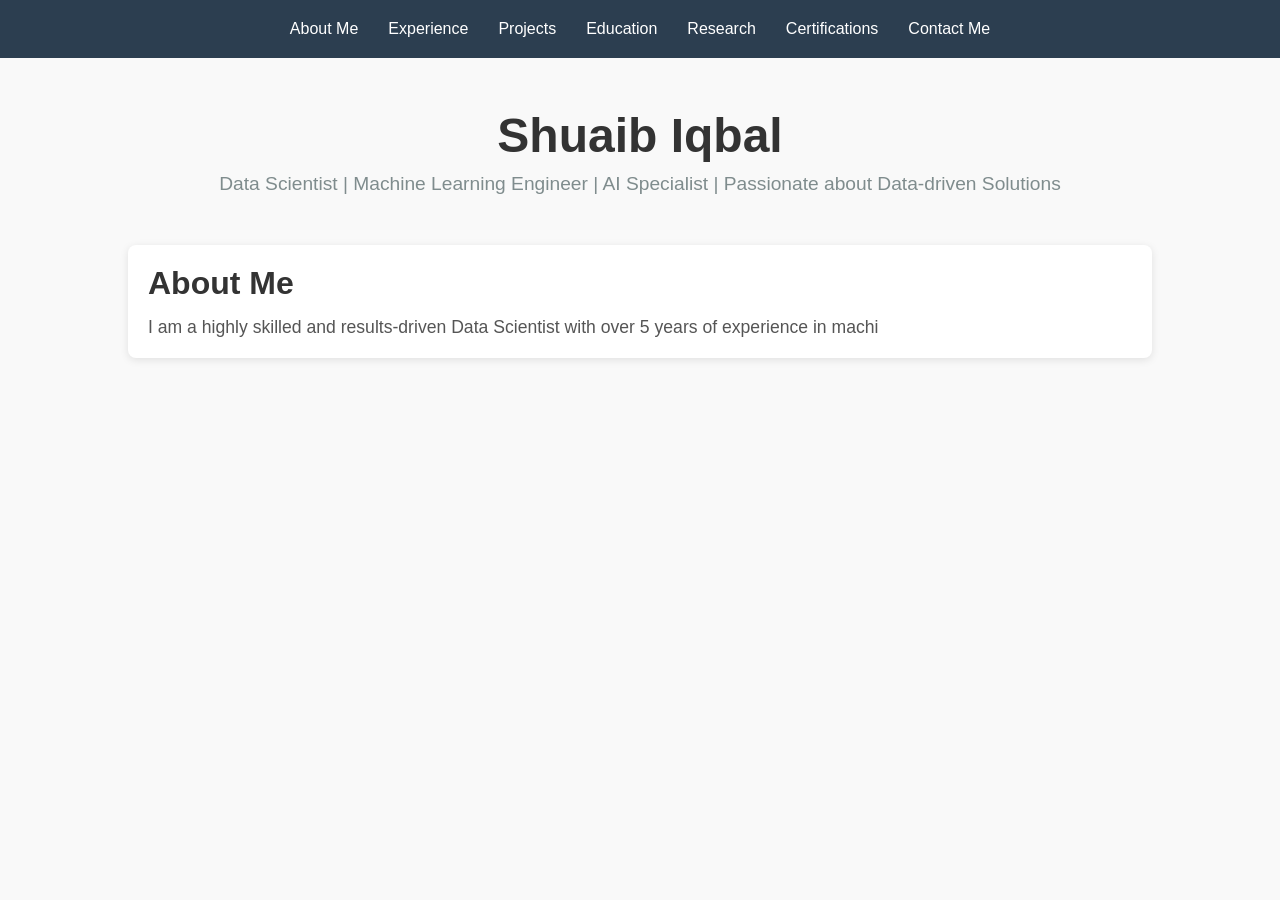
==== index.html @ 88eb436d "initial portfolio" ====
<!DOCTYPE html>
<html lang="en">

<head>
    <meta charset="UTF-8">
    <meta name="viewport" content="width=device-width, initial-scale=1.0">
    <title>Shuaib Iqbal - Data Scientist | Machine Learning Engineer</title>
    <style>
        /* General Styles */
        * {
            margin: 0;
            padding: 0;
            box-sizing: border-box;
        }

        body {
            font-family: 'Roboto', sans-serif;
            background-color: #f9f9f9;
            color: #333;
        }

        a {
            text-decoration: none;
            color: #2c3e50;
        }

        ul {
            list-style-type: none;
        }

        .container {
            width: 80%;
            margin: 0 auto;
        }

        /* Navigation Styles */
        nav {
            background-color: #2c3e50;
            padding: 20px;
        }

        nav ul {
            display: flex;
            justify-content: center;
        }

        nav ul li {
            margin: 0 15px;
        }

        nav ul li a {
            font-weight: 500;
            color: white;
        }

        /* Header Styles */
        header {
            text-align: center;
            margin: 50px 0;
        }

        header h1 {
            font-size: 3rem;
            margin-bottom: 10px;
        }

        header p {
            font-size: 1.2rem;
            color: #7f8c8d;
        }

        /* Section Styles */
        .section {
            background-color: white;
            padding: 30px;
            border-radius: 8px;
            box-shadow: 0 2px 8px rgba(0, 0, 0, 0.1);
            margin-bottom: 30px;
        }

        .card {
            padding: 20px;
        }

        .card h2 {
            font-size: 2rem;
            margin-bottom: 15px;
        }

        .card p {
            font-size: 1.1rem;
            color: #555;
        }

        .card ul {
            margin-top: 10px;
        }

        .card ul li {
            margin-bottom: 8px;
        }

        /* Footer Styles */
        footer {
            text-align: center;
            padding: 20px;
            background-color: #2c3e50;
            color: white;
        }

        footer p {
            font-size: 1rem;
        }
    </style>
</head>

<body>

    <!-- Navigation Menu -->
    <nav>
        <ul>
            <li><a href="about.html">About Me</a></li>
            <li><a href="experience.html">Experience</a></li>
            <li><a href="projects.html">Projects</a></li>
            <li><a href="education.html">Education</a></li>
            <li><a href="research.html">Research</a></li>
            <li><a href="certifications.html">Certifications</a></li>
            <li><a href="contact.html">Contact Me</a></li>
        </ul>
    </nav>

    <!-- Header Section -->
    <header>
        <h1>Shuaib Iqbal</h1>
        <p>Data Scientist | Machine Learning Engineer | AI Specialist | Passionate about Data-driven Solutions</p>
    </header>

    <div class="container">
        <section id="about" class="section card">
            <h2>About Me</h2>
            <p>
                I am a highly skilled and results-driven Data Scientist with over 5 years of experience in machi
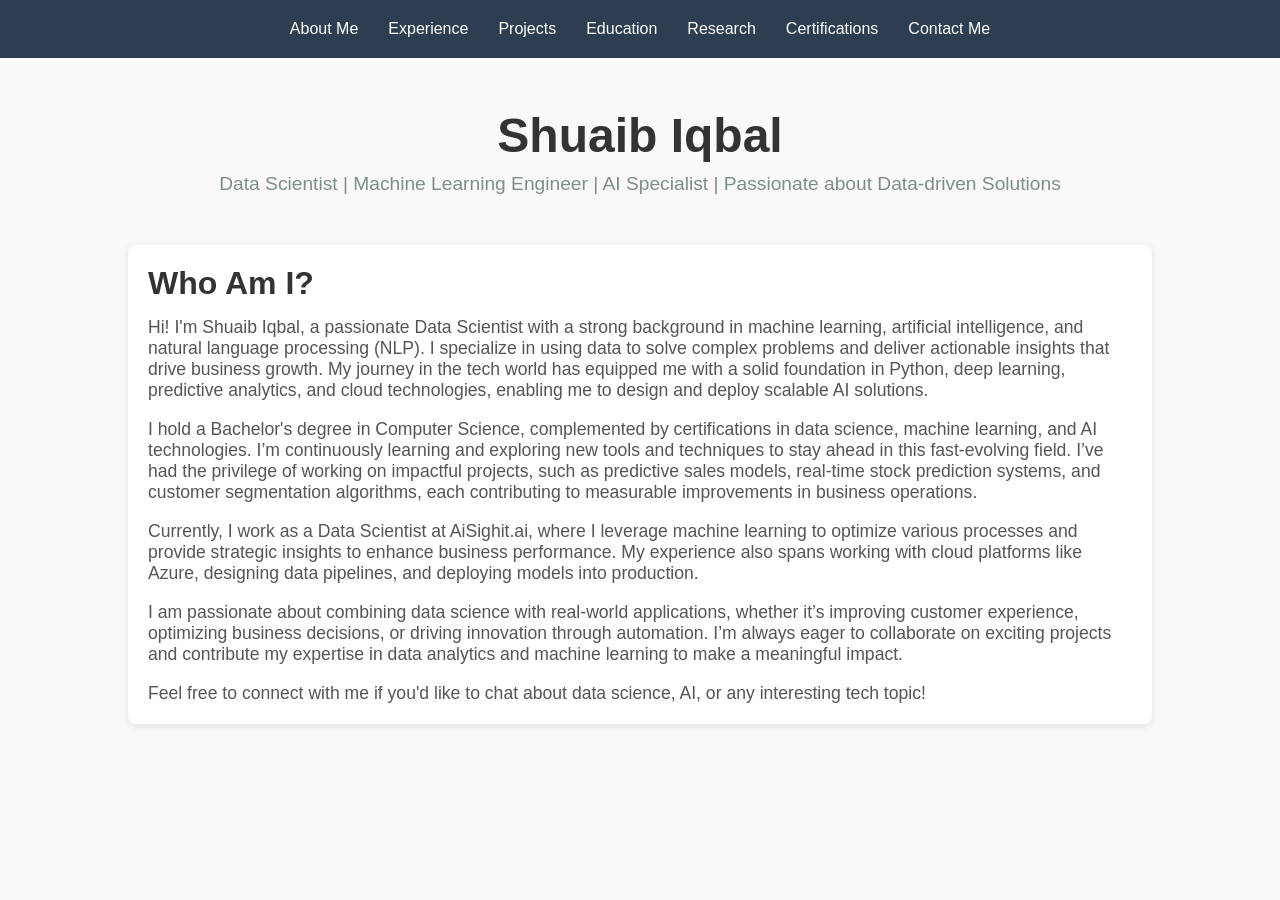
==== commit 722664a4: "Experience Corrected" ====
--- a/index.html
+++ b/index.html
@@ -136,7 +136,18 @@
     </header>
 
     <div class="container">
-        <section id="about" class="section card">
-            <h2>About Me</h2>
-            <p>
-                I am a highly skilled and results-driven Data Scientist with over 5 years of experience in machi
+        <section class="section card">
+            <h2>Who Am I?</h2>
+            <p>Hi! I'm Shuaib Iqbal, a passionate Data Scientist with a strong background in machine learning, artificial intelligence, and natural language processing (NLP). I specialize in using data to solve complex problems and deliver actionable insights that drive business growth. My journey in the tech world has equipped me with a solid foundation in Python, deep learning, predictive analytics, and cloud technologies, enabling me to design and deploy scalable AI solutions.</p>
+            <br>
+            <p>I hold a Bachelor's degree in Computer Science, complemented by certifications in data science, machine learning, and AI technologies. I’m continuously learning and exploring new tools and techniques to stay ahead in this fast-evolving field. I’ve had the privilege of working on impactful projects, such as predictive sales models, real-time stock prediction systems, and customer segmentation algorithms, each contributing to measurable improvements in business operations.</p>
+            <br>
+            <p>Currently, I work as a Data Scientist at AiSighit.ai, where I leverage machine learning to optimize various processes and provide strategic insights to enhance business performance. My experience also spans working with cloud platforms like Azure, designing data pipelines, and deploying models into production.</p>
+            <br>
+            <p>I am passionate about combining data science with real-world applications, whether it’s improving customer experience, optimizing business decisions, or driving innovation through automation. I’m always eager to collaborate on exciting projects and contribute my expertise in data analytics and machine learning to make a meaningful impact.</p>
+            <br>
+            <p>Feel free to connect with me if you'd like to chat about data science, AI, or any interesting tech topic!</p>
+
+
+        </section>
+    </div>
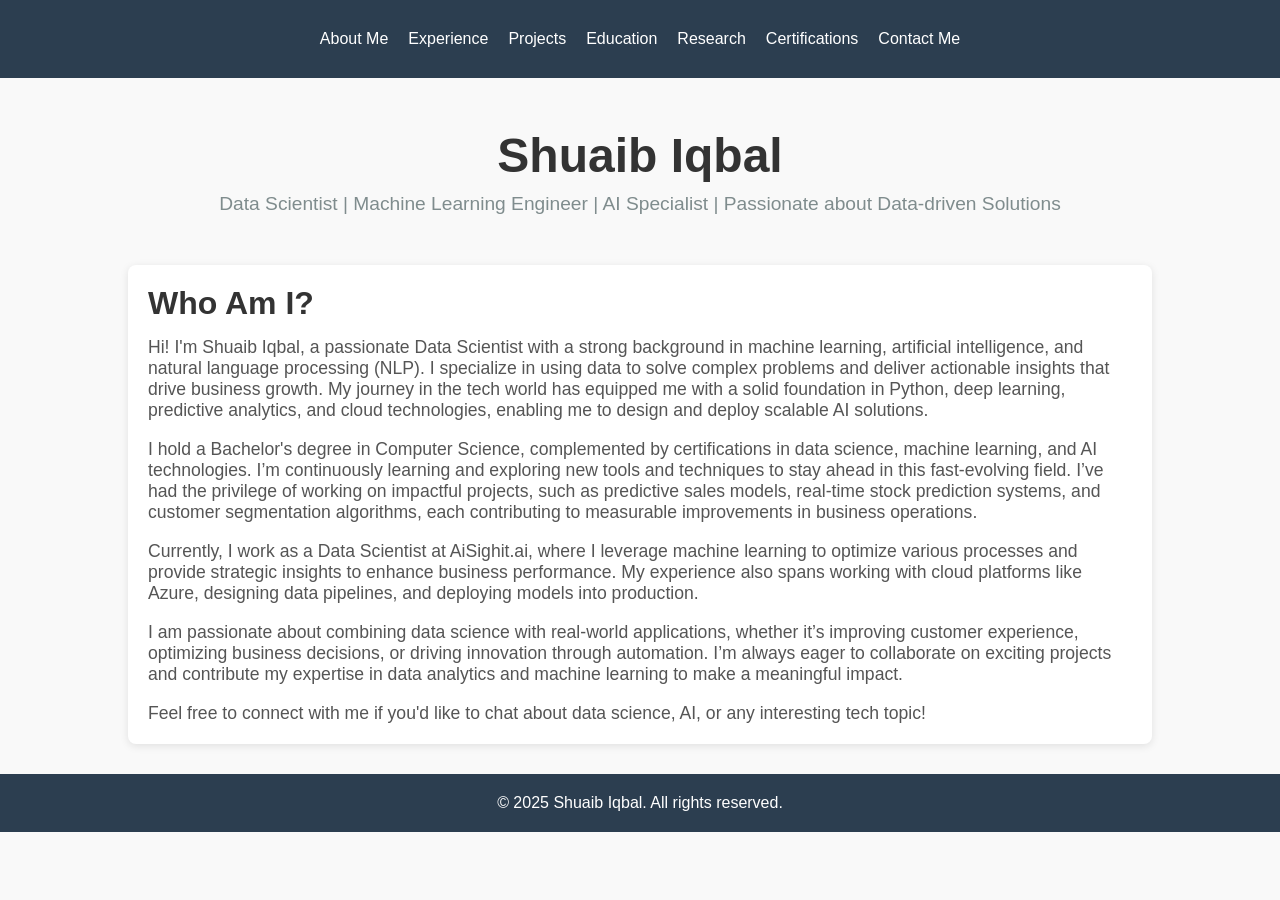
==== commit a349b127: "changed to mobile friendly" ====
--- a/index.html
+++ b/index.html
@@ -42,10 +42,11 @@
         nav ul {
             display: flex;
             justify-content: center;
+            flex-wrap: wrap;
         }
 
         nav ul li {
-            margin: 0 15px;
+            margin: 10px;
         }
 
         nav ul li a {
@@ -110,6 +111,65 @@
 
         footer p {
             font-size: 1rem;
+        }
+
+        /* Mobile Styles */
+        @media screen and (max-width: 768px) {
+            header h1 {
+                font-size: 2.5rem;
+            }
+
+            header p {
+                font-size: 1rem;
+            }
+
+            .container {
+                width: 90%;
+            }
+
+            .section {
+                padding: 20px;
+            }
+
+            .card h2 {
+                font-size: 1.8rem;
+            }
+
+            .card p {
+                font-size: 1rem;
+            }
+
+            nav ul {
+                flex-direction: column;
+                align-items: center;
+            }
+
+            nav ul li {
+                margin: 5px 0;
+            }
+        }
+
+        /* Smaller Mobile Styles */
+        @media screen and (max-width: 480px) {
+            header h1 {
+                font-size: 2rem;
+            }
+
+            header p {
+                font-size: 0.9rem;
+            }
+
+            .section {
+                padding: 15px;
+            }
+
+            .card h2 {
+                font-size: 1.6rem;
+            }
+
+            .card p {
+                font-size: 0.95rem;
+            }
         }
     </style>
 </head>
@@ -147,7 +207,14 @@
             <p>I am passionate about combining data science with real-world applications, whether it’s improving customer experience, optimizing business decisions, or driving innovation through automation. I’m always eager to collaborate on exciting projects and contribute my expertise in data analytics and machine learning to make a meaningful impact.</p>
             <br>
             <p>Feel free to connect with me if you'd like to chat about data science, AI, or any interesting tech topic!</p>
-
-
         </section>
-    </div>+    </div>
+
+    <!-- Footer -->
+    <footer>
+        <p>&copy; 2025 Shuaib Iqbal. All rights reserved.</p>
+    </footer>
+
+</body>
+
+</html>
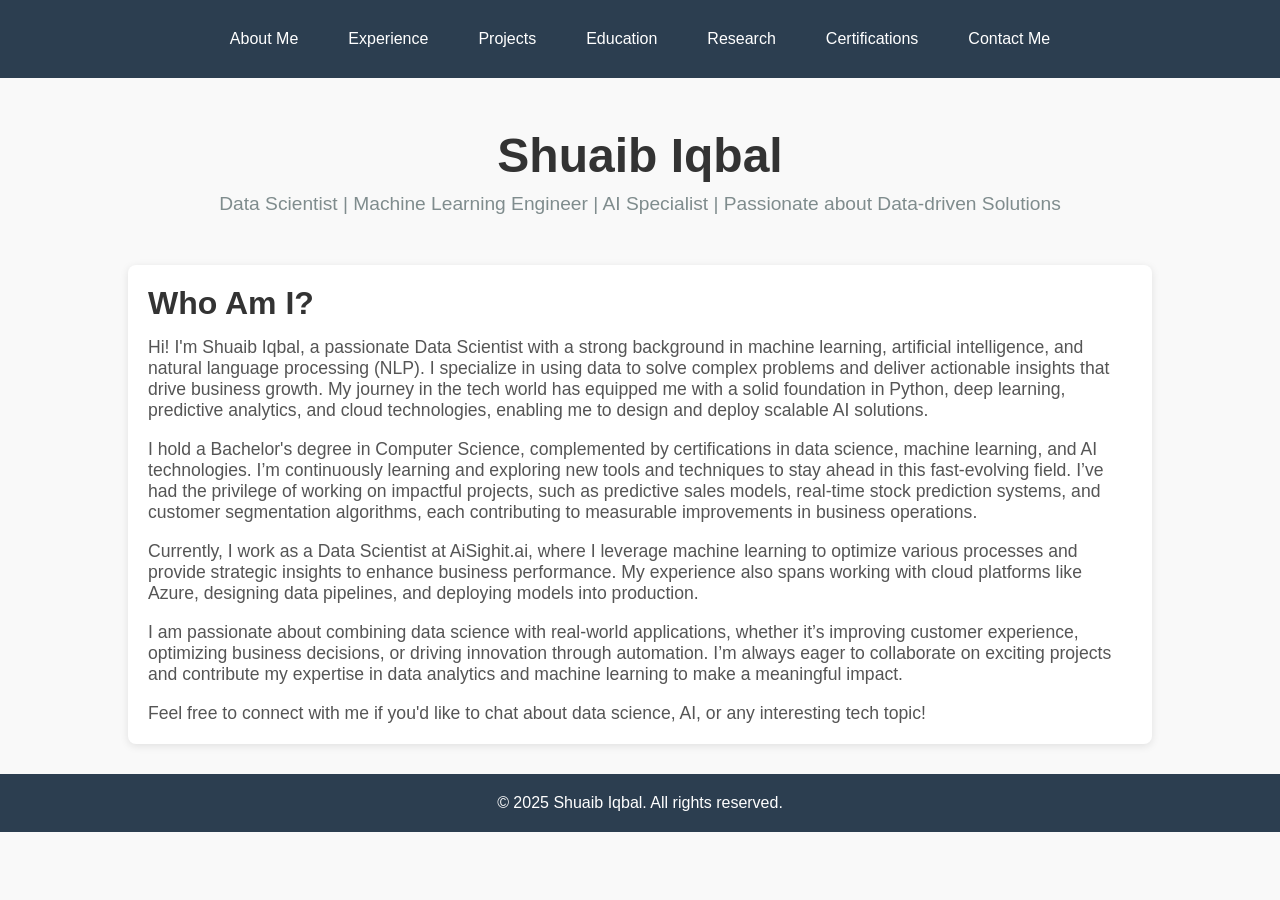
==== commit fa8020af: "changes" ====
--- a/index.html
+++ b/index.html
@@ -52,6 +52,7 @@
         nav ul li a {
             font-weight: 500;
             color: white;
+            padding: 5px 15px;
         }
 
         /* Header Styles */
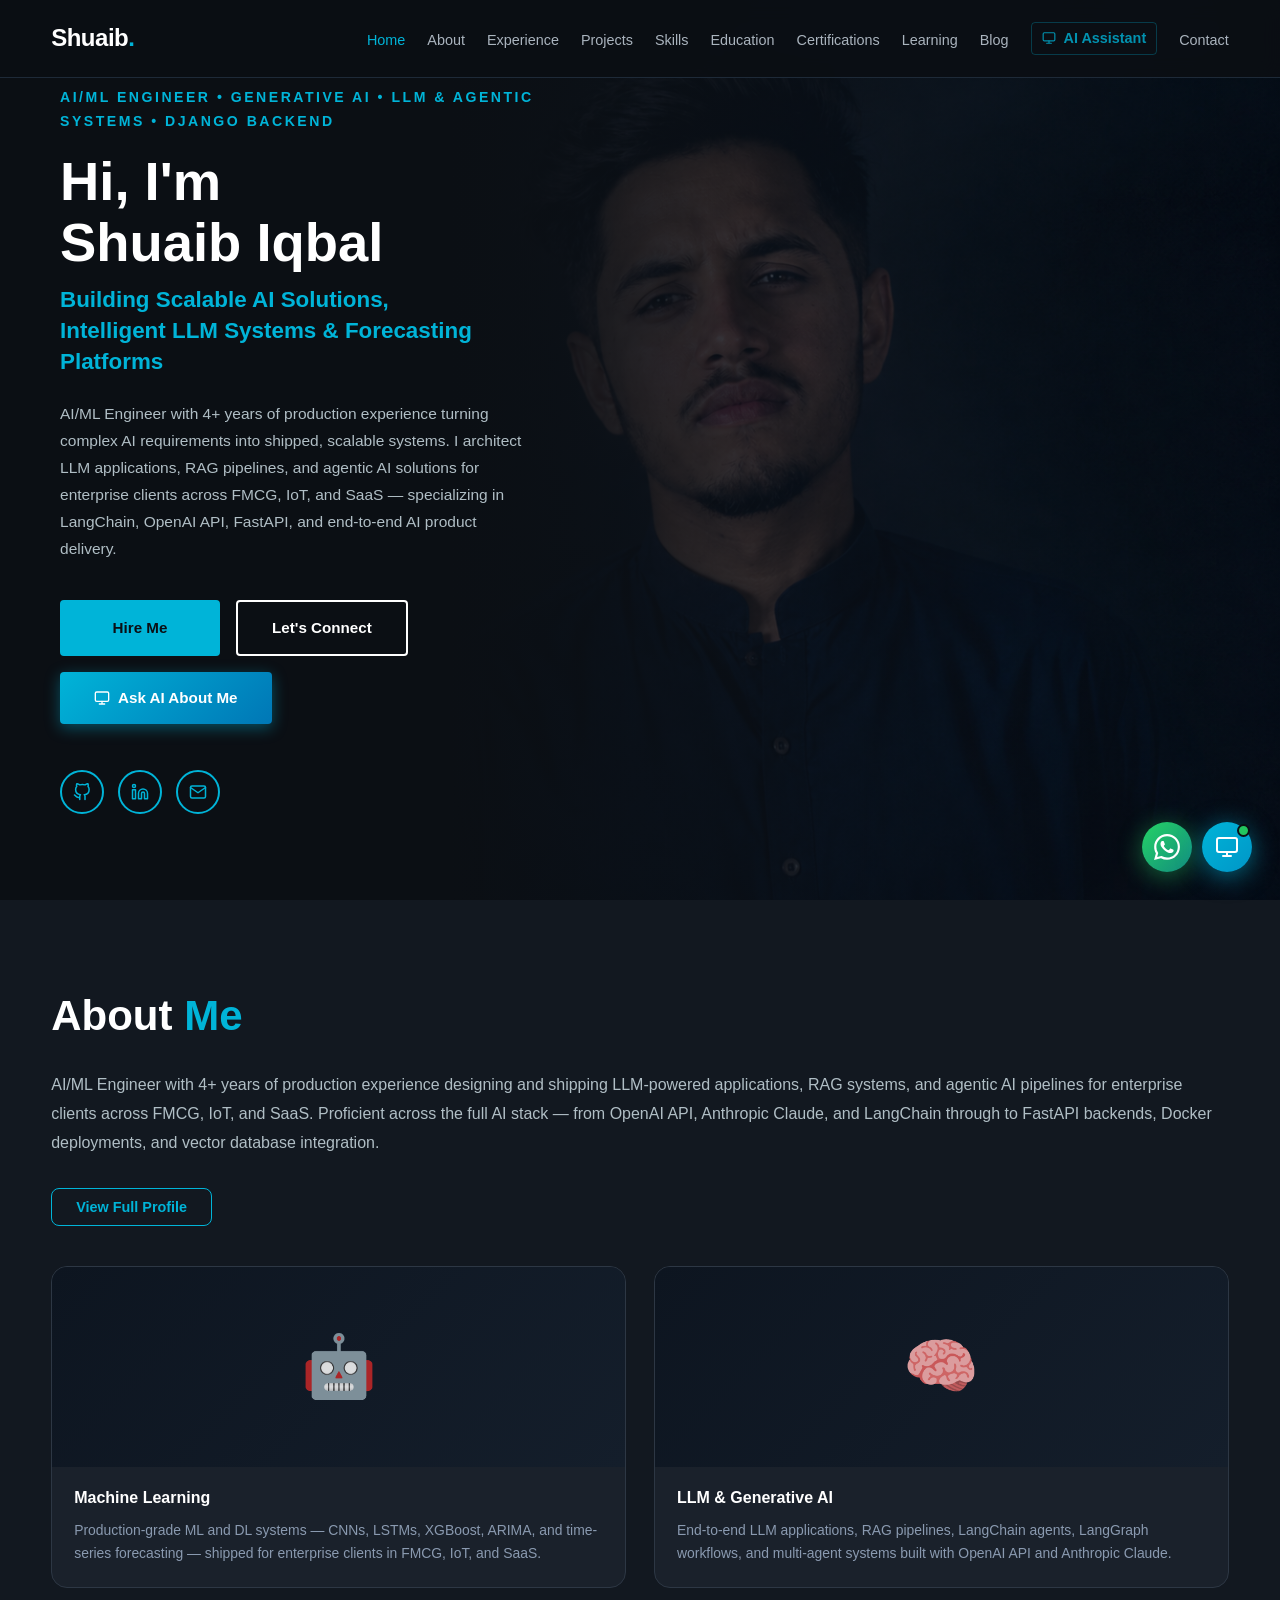
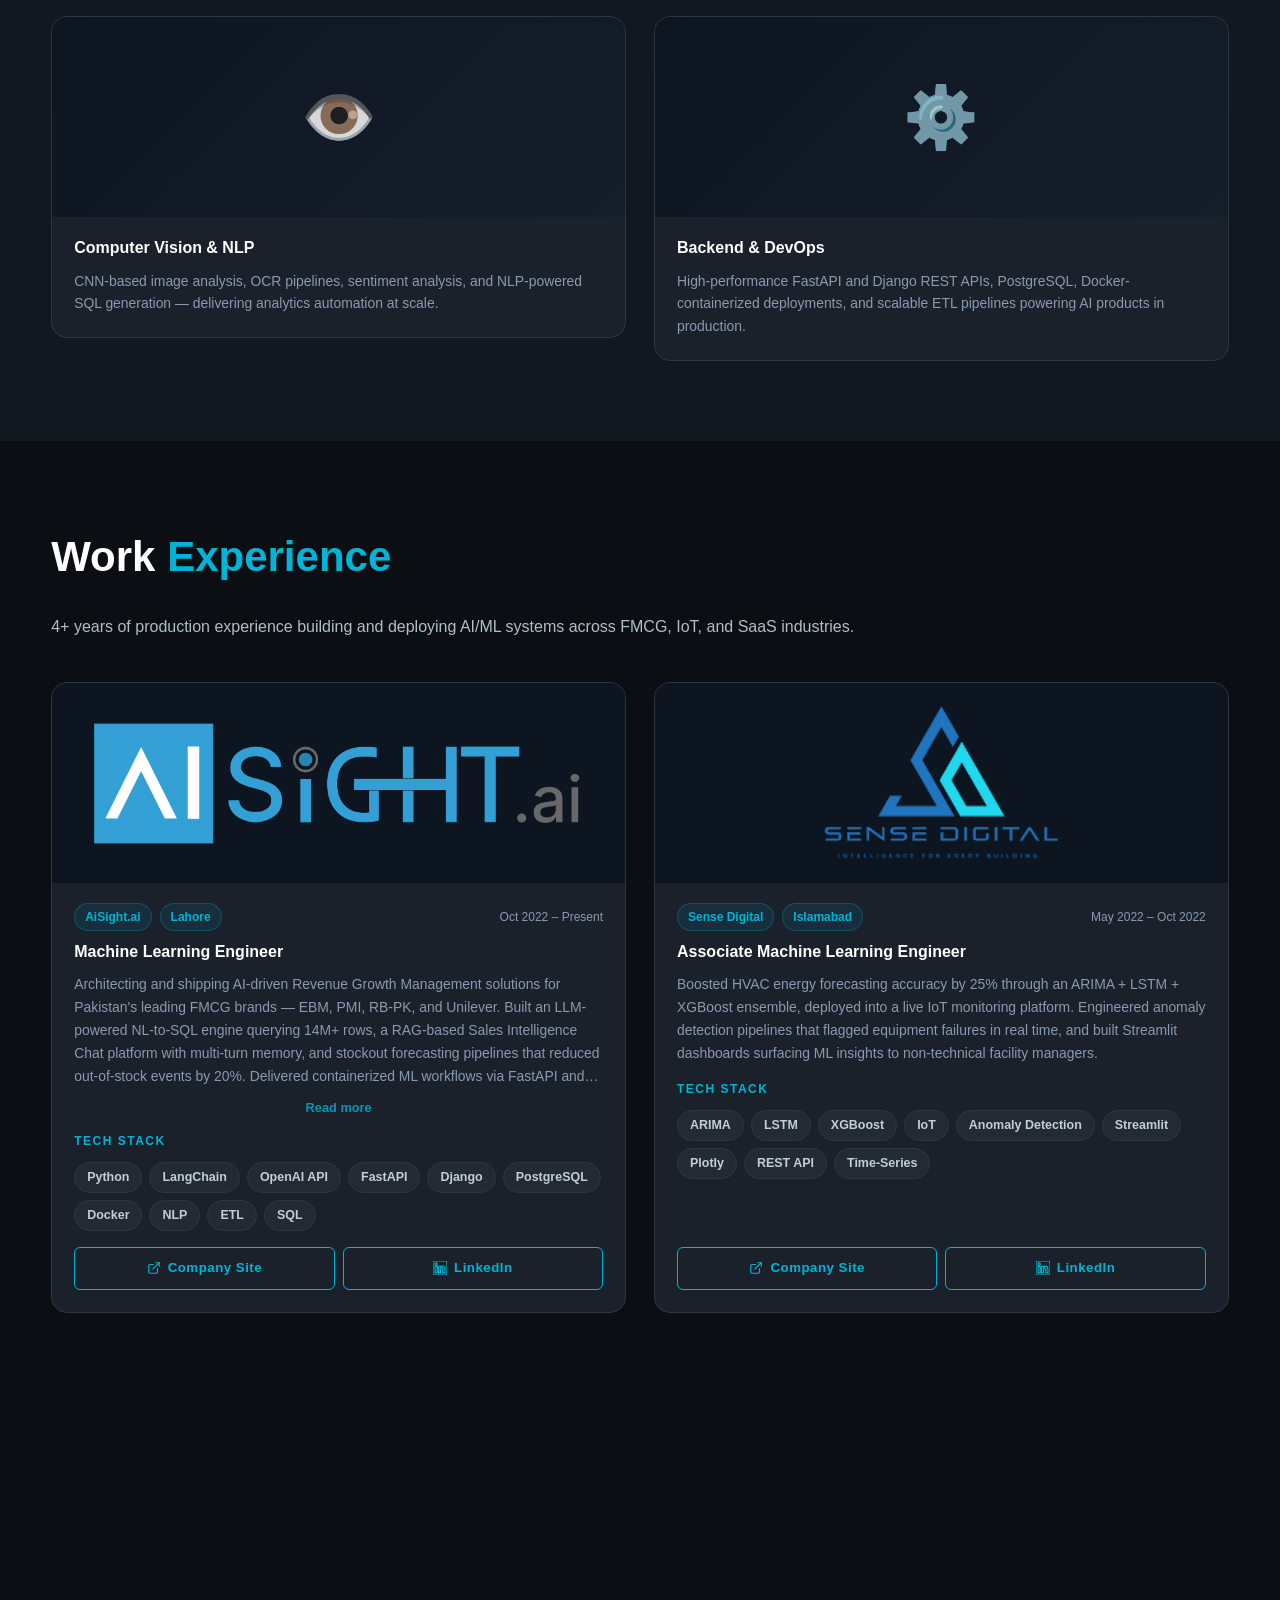
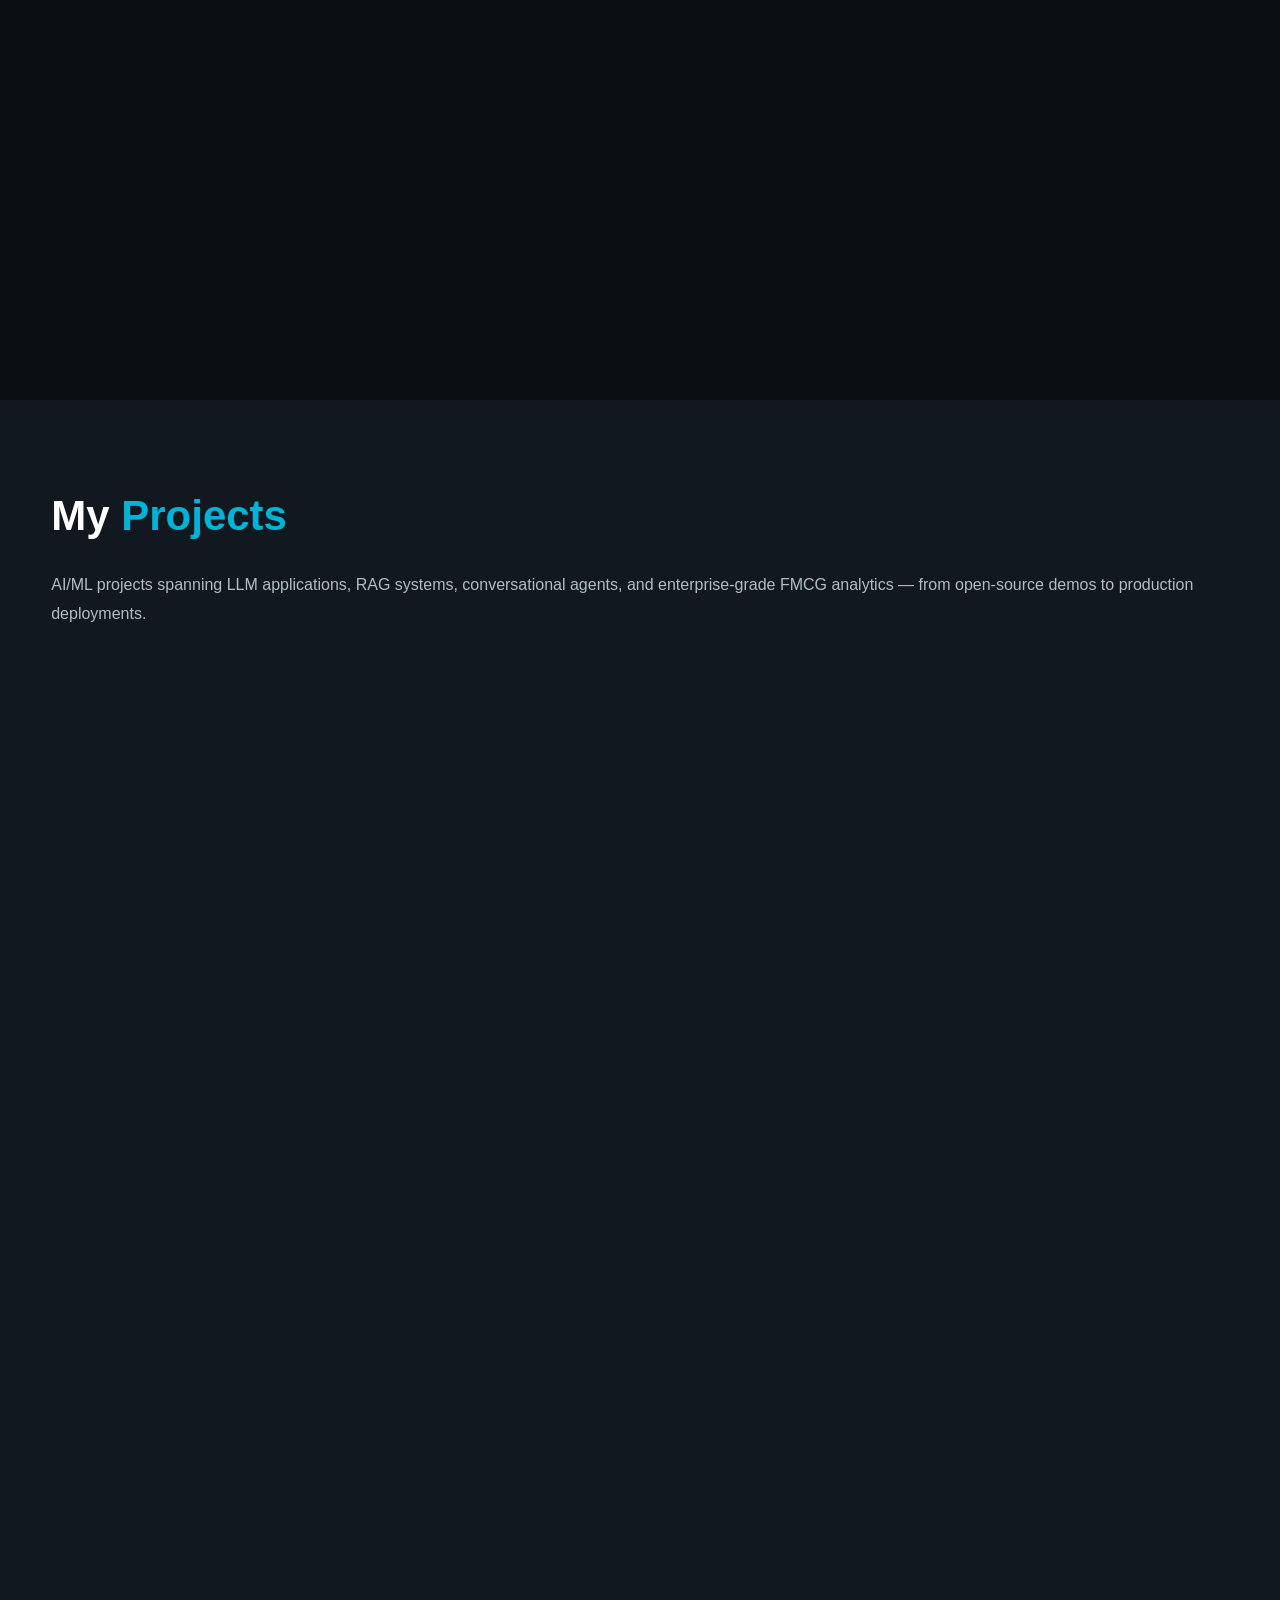
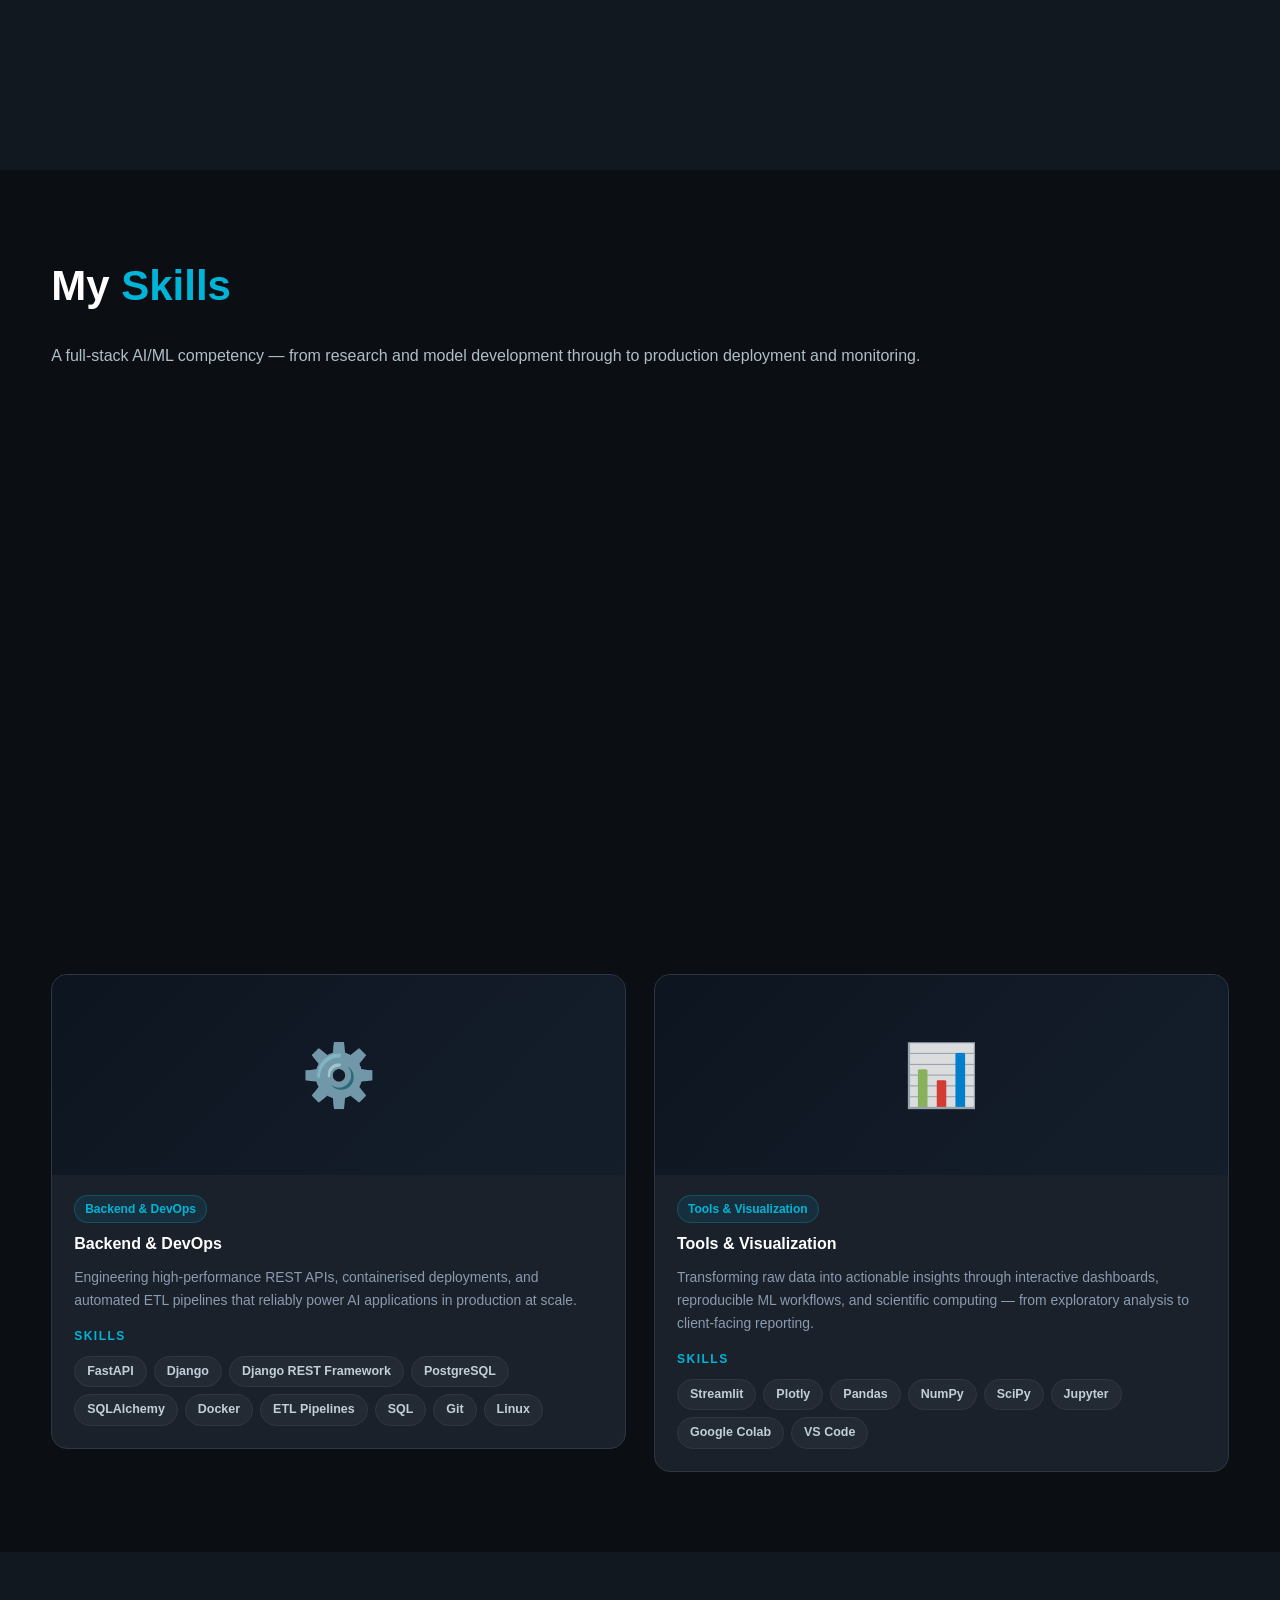
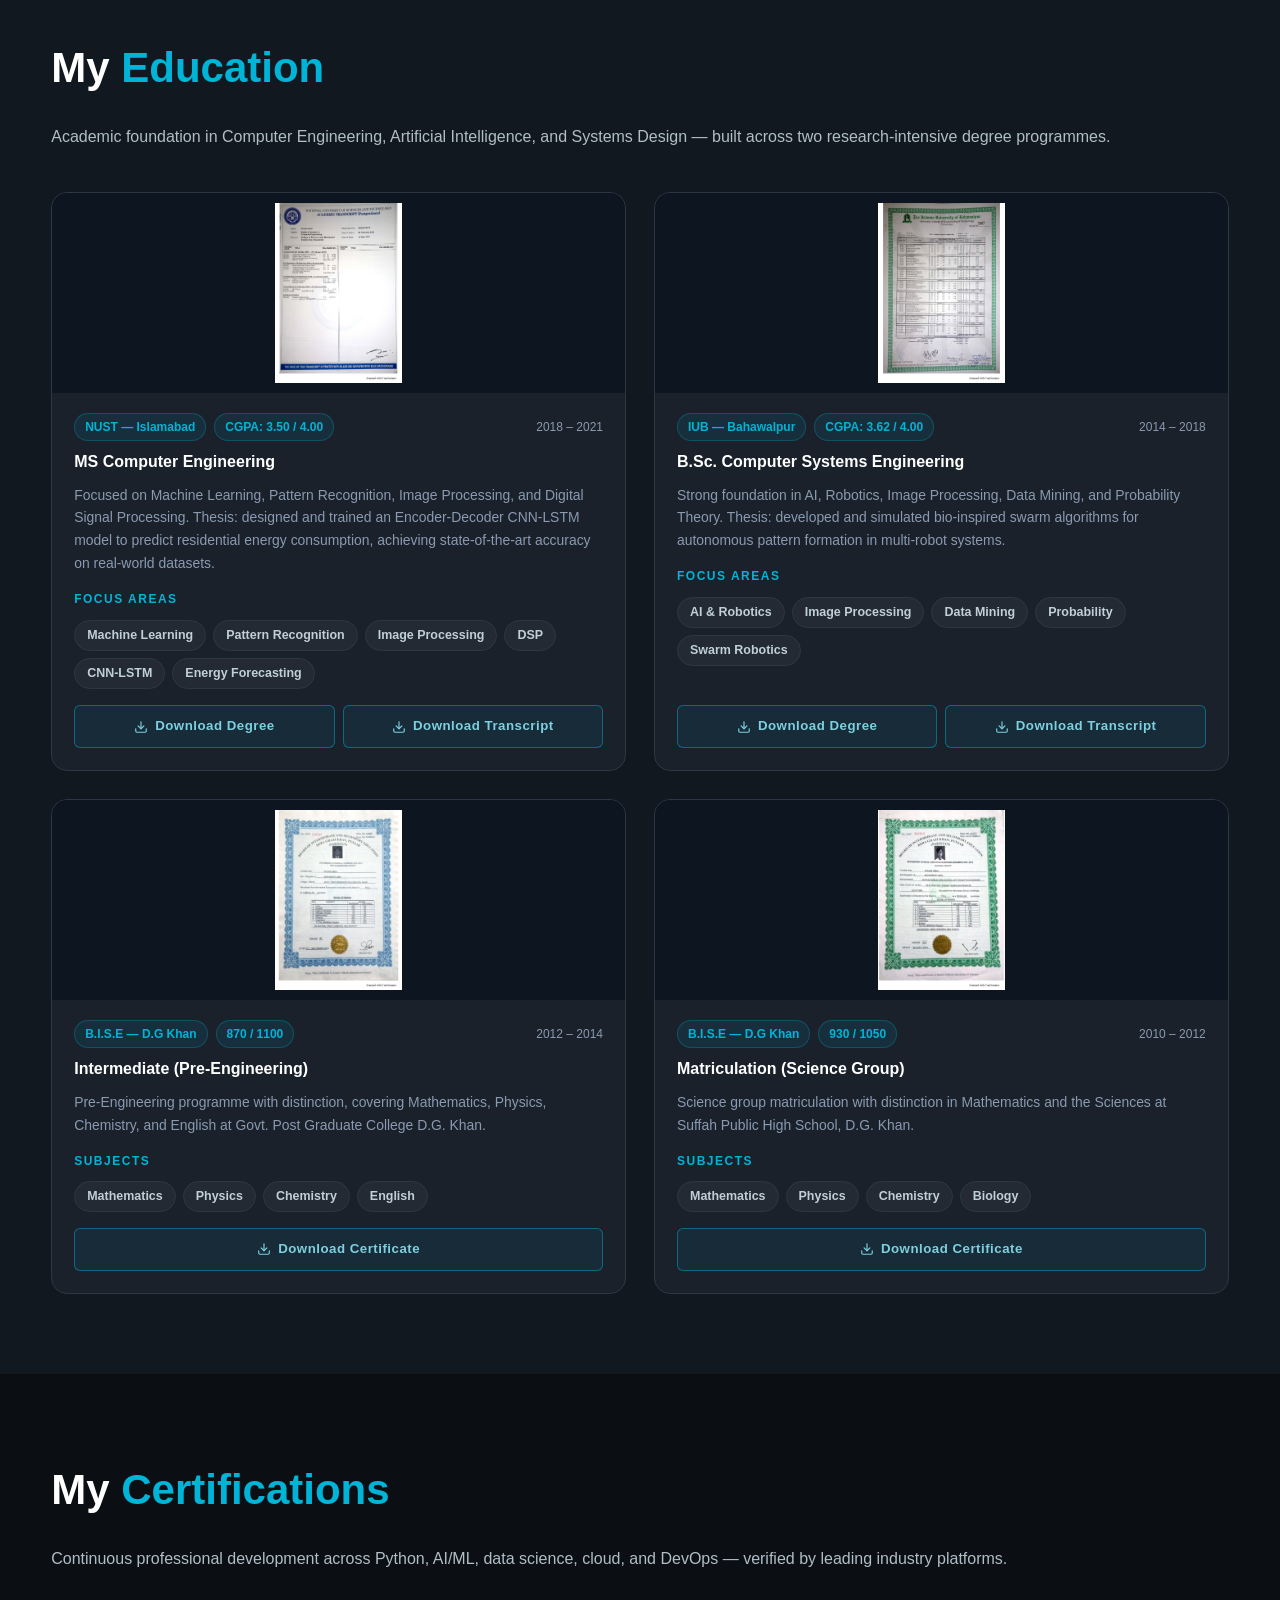
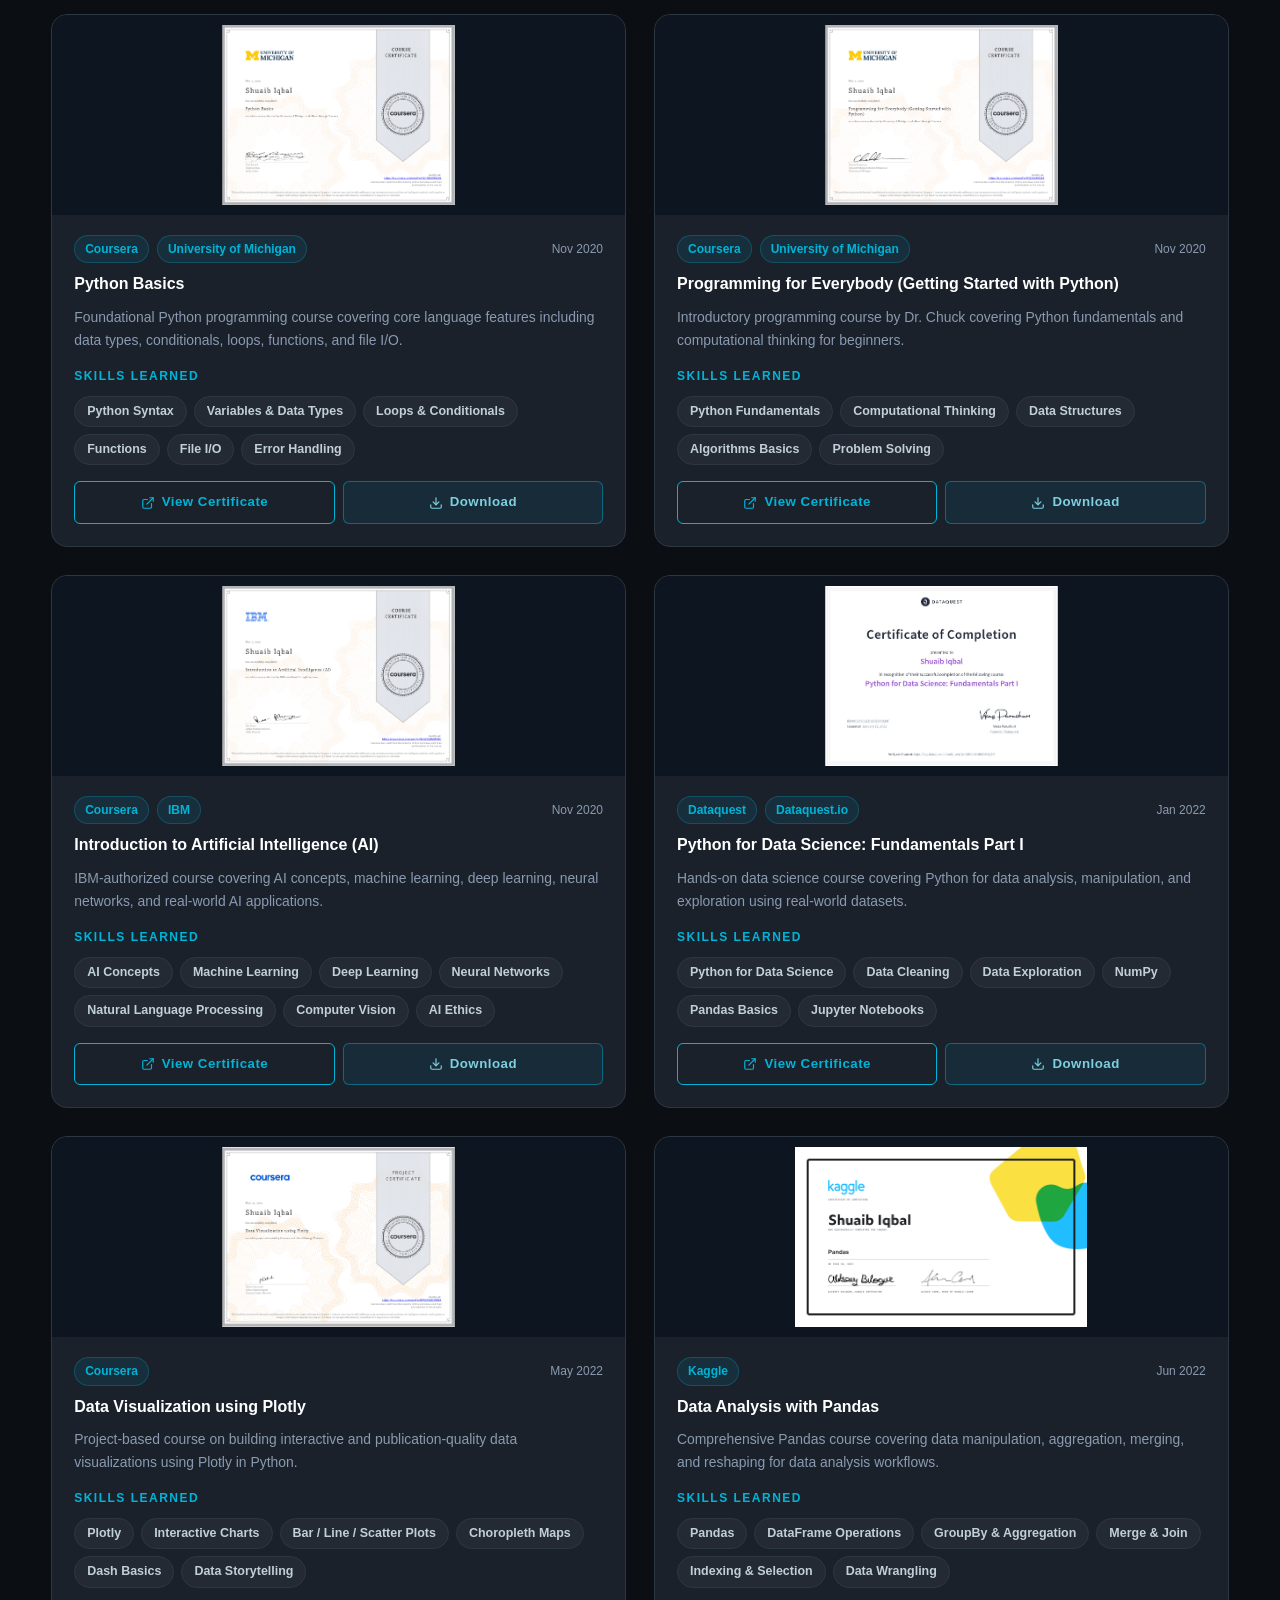
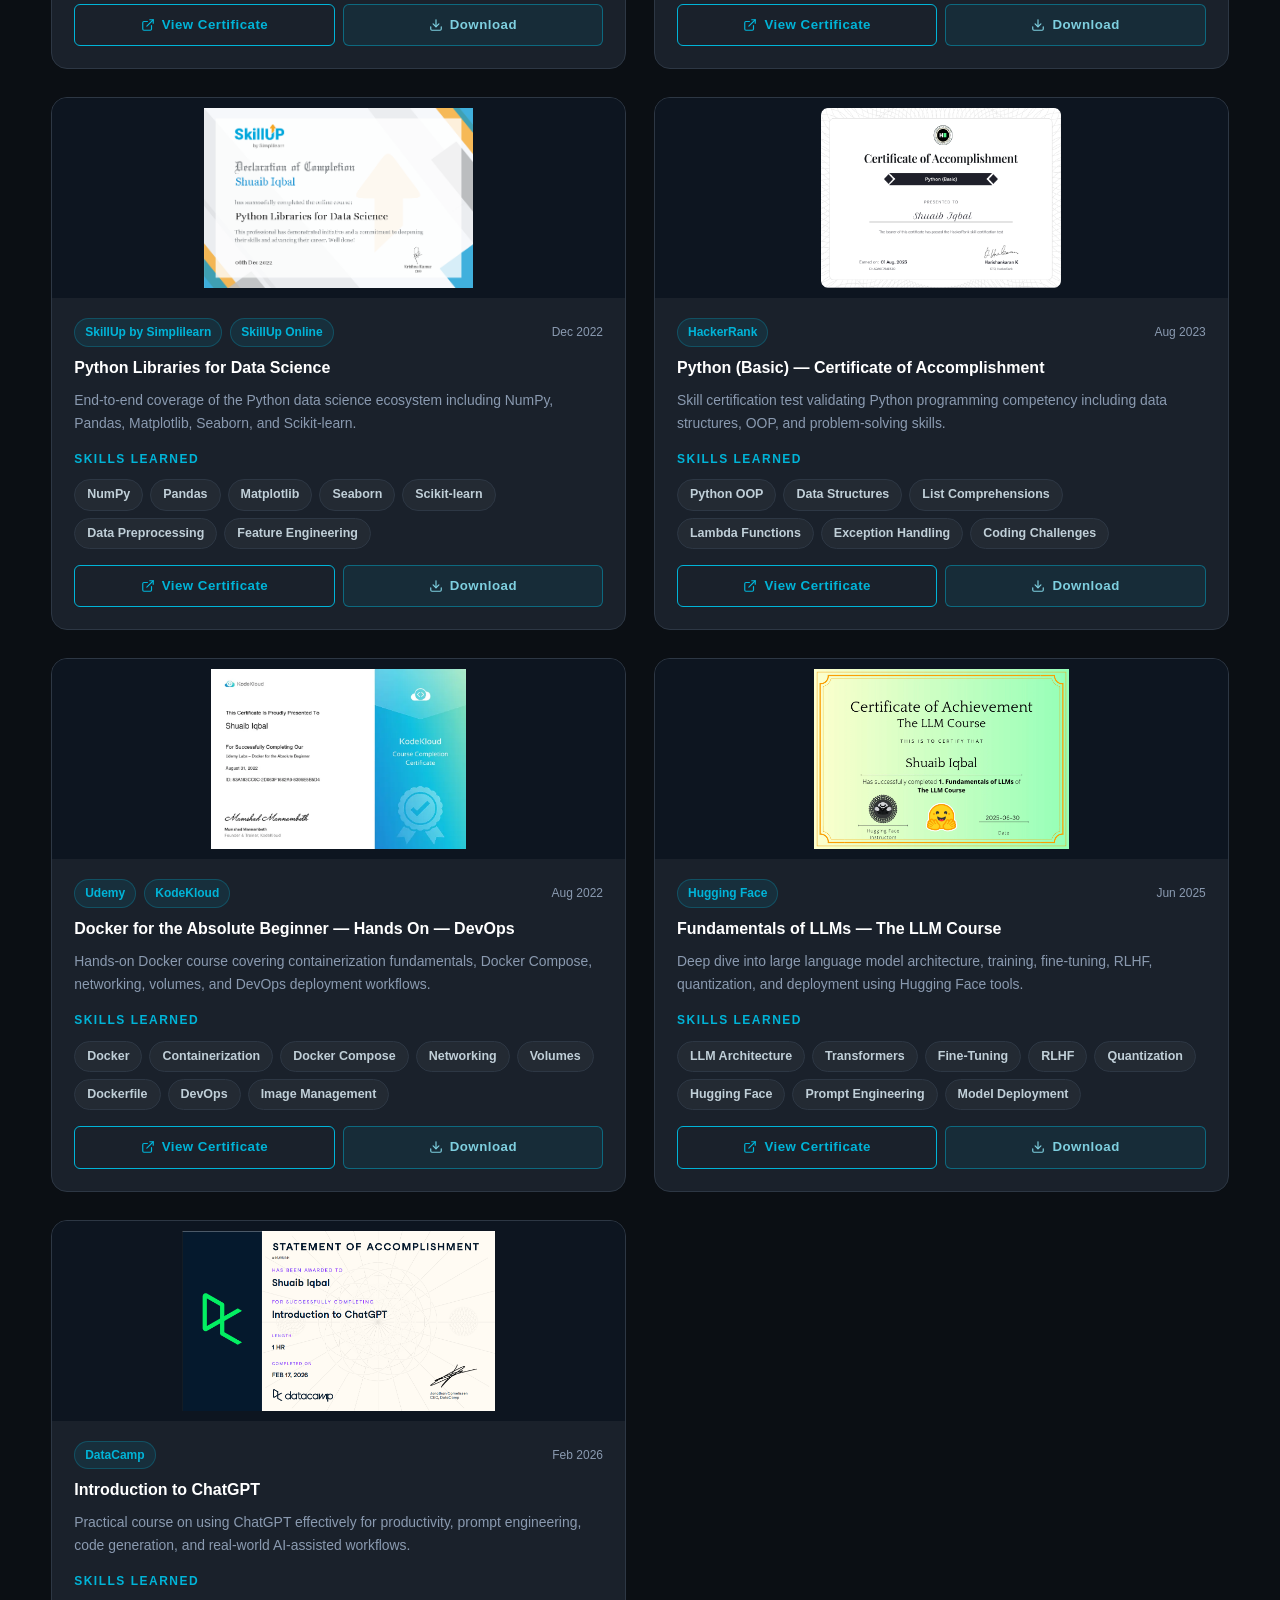
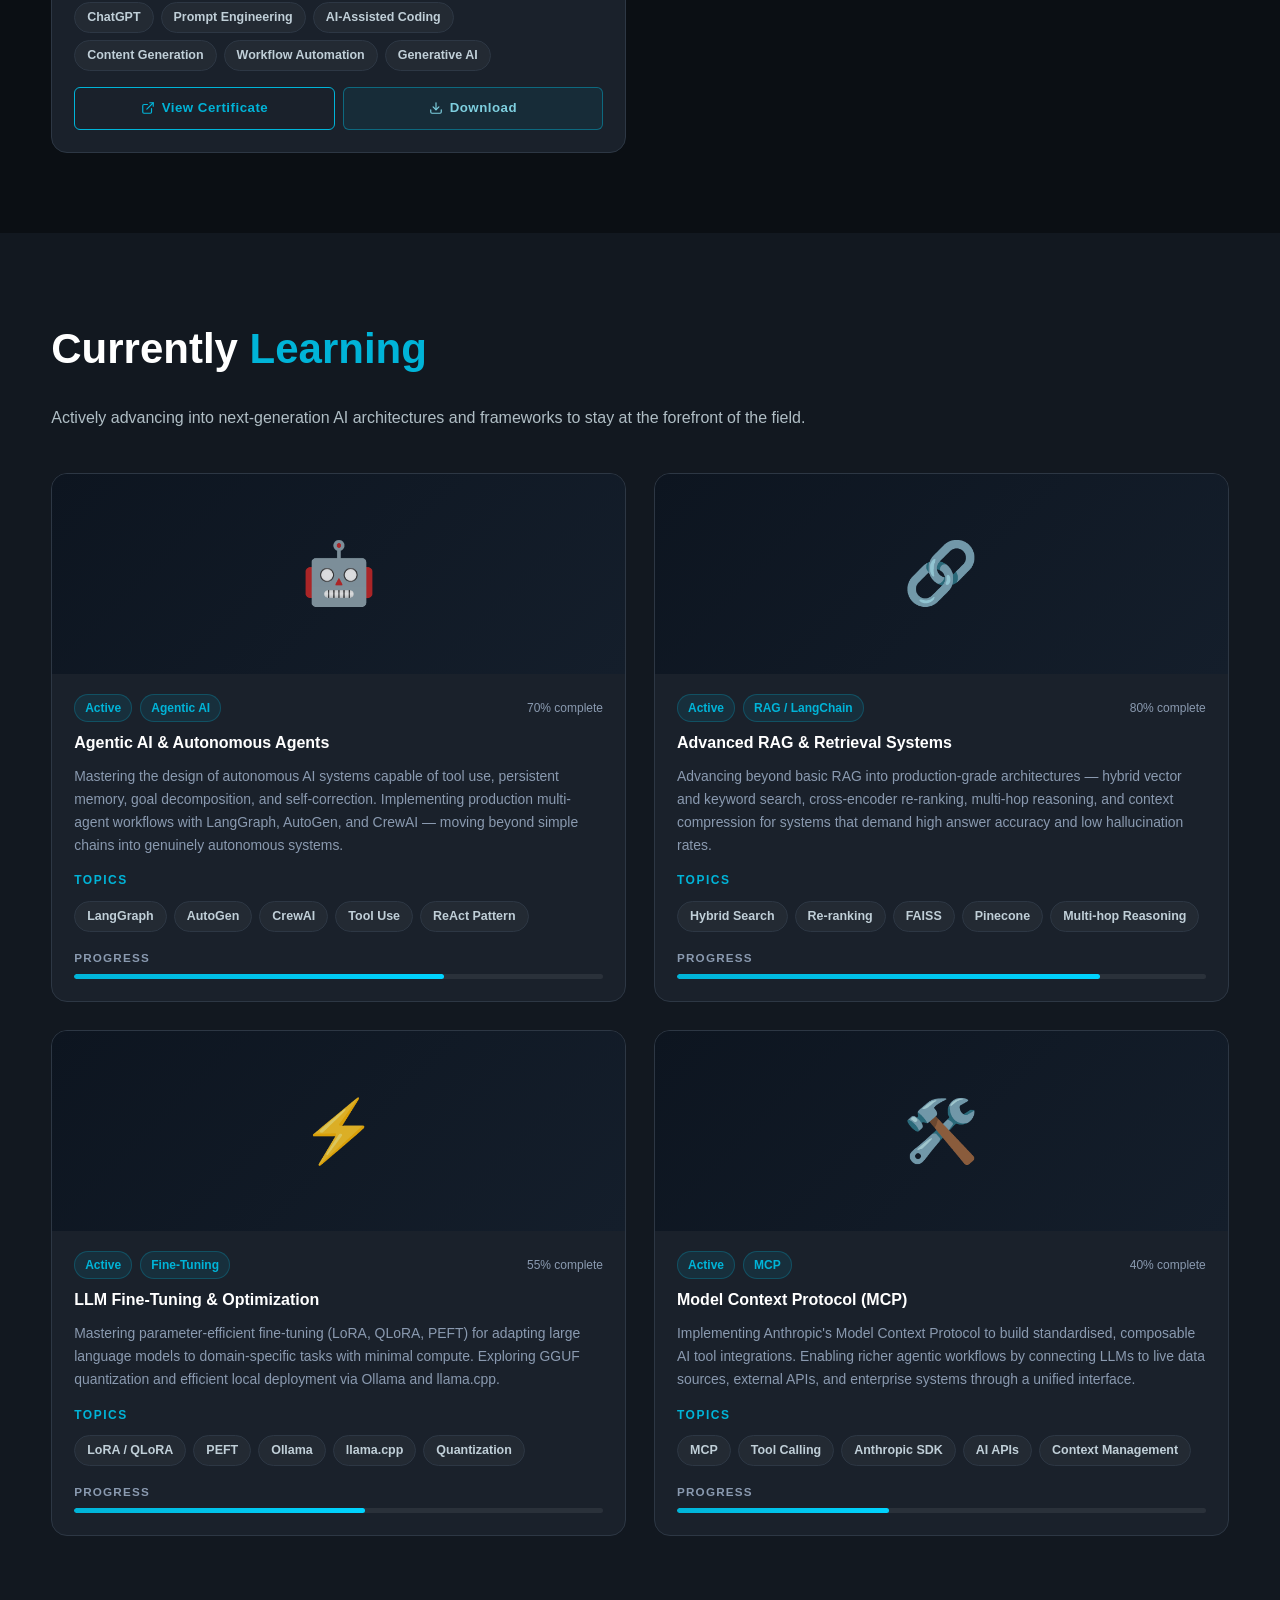
==== commit bf4ac9c6: "Initial commit" ====
--- a/index.html
+++ b/index.html
@@ -1,221 +1,16 @@
 <!DOCTYPE html>
 <html lang="en">
-
 <head>
-    <meta charset="UTF-8">
-    <meta name="viewport" content="width=device-width, initial-scale=1.0">
-    <title>Shuaib Iqbal - Data Scientist | Machine Learning Engineer</title>
-    <style>
-        /* General Styles */
-        * {
-            margin: 0;
-            padding: 0;
-            box-sizing: border-box;
-        }
-
-        body {
-            font-family: 'Roboto', sans-serif;
-            background-color: #f9f9f9;
-            color: #333;
-        }
-
-        a {
-            text-decoration: none;
-            color: #2c3e50;
-        }
-
-        ul {
-            list-style-type: none;
-        }
-
-        .container {
-            width: 80%;
-            margin: 0 auto;
-        }
-
-        /* Navigation Styles */
-        nav {
-            background-color: #2c3e50;
-            padding: 20px;
-        }
-
-        nav ul {
-            display: flex;
-            justify-content: center;
-            flex-wrap: wrap;
-        }
-
-        nav ul li {
-            margin: 10px;
-        }
-
-        nav ul li a {
-            font-weight: 500;
-            color: white;
-            padding: 5px 15px;
-        }
-
-        /* Header Styles */
-        header {
-            text-align: center;
-            margin: 50px 0;
-        }
-
-        header h1 {
-            font-size: 3rem;
-            margin-bottom: 10px;
-        }
-
-        header p {
-            font-size: 1.2rem;
-            color: #7f8c8d;
-        }
-
-        /* Section Styles */
-        .section {
-            background-color: white;
-            padding: 30px;
-            border-radius: 8px;
-            box-shadow: 0 2px 8px rgba(0, 0, 0, 0.1);
-            margin-bottom: 30px;
-        }
-
-        .card {
-            padding: 20px;
-        }
-
-        .card h2 {
-            font-size: 2rem;
-            margin-bottom: 15px;
-        }
-
-        .card p {
-            font-size: 1.1rem;
-            color: #555;
-        }
-
-        .card ul {
-            margin-top: 10px;
-        }
-
-        .card ul li {
-            margin-bottom: 8px;
-        }
-
-        /* Footer Styles */
-        footer {
-            text-align: center;
-            padding: 20px;
-            background-color: #2c3e50;
-            color: white;
-        }
-
-        footer p {
-            font-size: 1rem;
-        }
-
-        /* Mobile Styles */
-        @media screen and (max-width: 768px) {
-            header h1 {
-                font-size: 2.5rem;
-            }
-
-            header p {
-                font-size: 1rem;
-            }
-
-            .container {
-                width: 90%;
-            }
-
-            .section {
-                padding: 20px;
-            }
-
-            .card h2 {
-                font-size: 1.8rem;
-            }
-
-            .card p {
-                font-size: 1rem;
-            }
-
-            nav ul {
-                flex-direction: column;
-                align-items: center;
-            }
-
-            nav ul li {
-                margin: 5px 0;
-            }
-        }
-
-        /* Smaller Mobile Styles */
-        @media screen and (max-width: 480px) {
-            header h1 {
-                font-size: 2rem;
-            }
-
-            header p {
-                font-size: 0.9rem;
-            }
-
-            .section {
-                padding: 15px;
-            }
-
-            .card h2 {
-                font-size: 1.6rem;
-            }
-
-            .card p {
-                font-size: 0.95rem;
-            }
-        }
-    </style>
+  <meta charset="UTF-8">
+  <meta name="viewport" content="width=device-width, initial-scale=1, maximum-scale=5, viewport-fit=cover">
+  <title>Shuaib Iqbal — AI/ML Engineer</title>
+  <link rel="stylesheet" href="./css/style.css">
 </head>
-
 <body>
 
-    <!-- Navigation Menu -->
-    <nav>
-        <ul>
-            <li><a href="about.html">About Me</a></li>
-            <li><a href="experience.html">Experience</a></li>
-            <li><a href="projects.html">Projects</a></li>
-            <li><a href="education.html">Education</a></li>
-            <li><a href="research.html">Research</a></li>
-            <li><a href="certifications.html">Certifications</a></li>
-            <li><a href="contact.html">Contact Me</a></li>
-        </ul>
-    </nav>
+  <div id="portfolio-root"></div>
 
-    <!-- Header Section -->
-    <header>
-        <h1>Shuaib Iqbal</h1>
-        <p>Data Scientist | Machine Learning Engineer | AI Specialist | Passionate about Data-driven Solutions</p>
-    </header>
-
-    <div class="container">
-        <section class="section card">
-            <h2>Who Am I?</h2>
-            <p>Hi! I'm Shuaib Iqbal, a passionate Data Scientist with a strong background in machine learning, artificial intelligence, and natural language processing (NLP). I specialize in using data to solve complex problems and deliver actionable insights that drive business growth. My journey in the tech world has equipped me with a solid foundation in Python, deep learning, predictive analytics, and cloud technologies, enabling me to design and deploy scalable AI solutions.</p>
-            <br>
-            <p>I hold a Bachelor's degree in Computer Science, complemented by certifications in data science, machine learning, and AI technologies. I’m continuously learning and exploring new tools and techniques to stay ahead in this fast-evolving field. I’ve had the privilege of working on impactful projects, such as predictive sales models, real-time stock prediction systems, and customer segmentation algorithms, each contributing to measurable improvements in business operations.</p>
-            <br>
-            <p>Currently, I work as a Data Scientist at AiSighit.ai, where I leverage machine learning to optimize various processes and provide strategic insights to enhance business performance. My experience also spans working with cloud platforms like Azure, designing data pipelines, and deploying models into production.</p>
-            <br>
-            <p>I am passionate about combining data science with real-world applications, whether it’s improving customer experience, optimizing business decisions, or driving innovation through automation. I’m always eager to collaborate on exciting projects and contribute my expertise in data analytics and machine learning to make a meaningful impact.</p>
-            <br>
-            <p>Feel free to connect with me if you'd like to chat about data science, AI, or any interesting tech topic!</p>
-        </section>
-    </div>
-
-    <!-- Footer -->
-    <footer>
-        <p>&copy; 2025 Shuaib Iqbal. All rights reserved.</p>
-    </footer>
+  <script type="module" src="./js/main.js"></script>
 
 </body>
-
 </html>
--- a/css/style.css
+++ b/css/style.css
@@ -0,0 +1,22 @@
+/* ── STYLE.CSS — Master Stylesheet ─────────────────────────────
+   Only this file is linked in index.html.
+   <link rel="stylesheet" href="./css/style.css">
+   ──────────────────────────────────────────────────────────────── */
+
+@import url('base.css');
+@import url('navbar.css');
+@import url('hero.css');
+@import url('about.css');
+@import url('experience.css');
+@import url('projects.css');
+@import url('skills.css');
+@import url('education.css');
+@import url('certifications.css');
+@import url('learning.css');
+@import url('ai-assistant.css');
+@import url('contact.css');
+@import url('footer.css');
+@import url('lightbox.css');
+@import url('hire.css');
+@import url('floating-chat.css');
+@import url('floating-sidebar.css');
